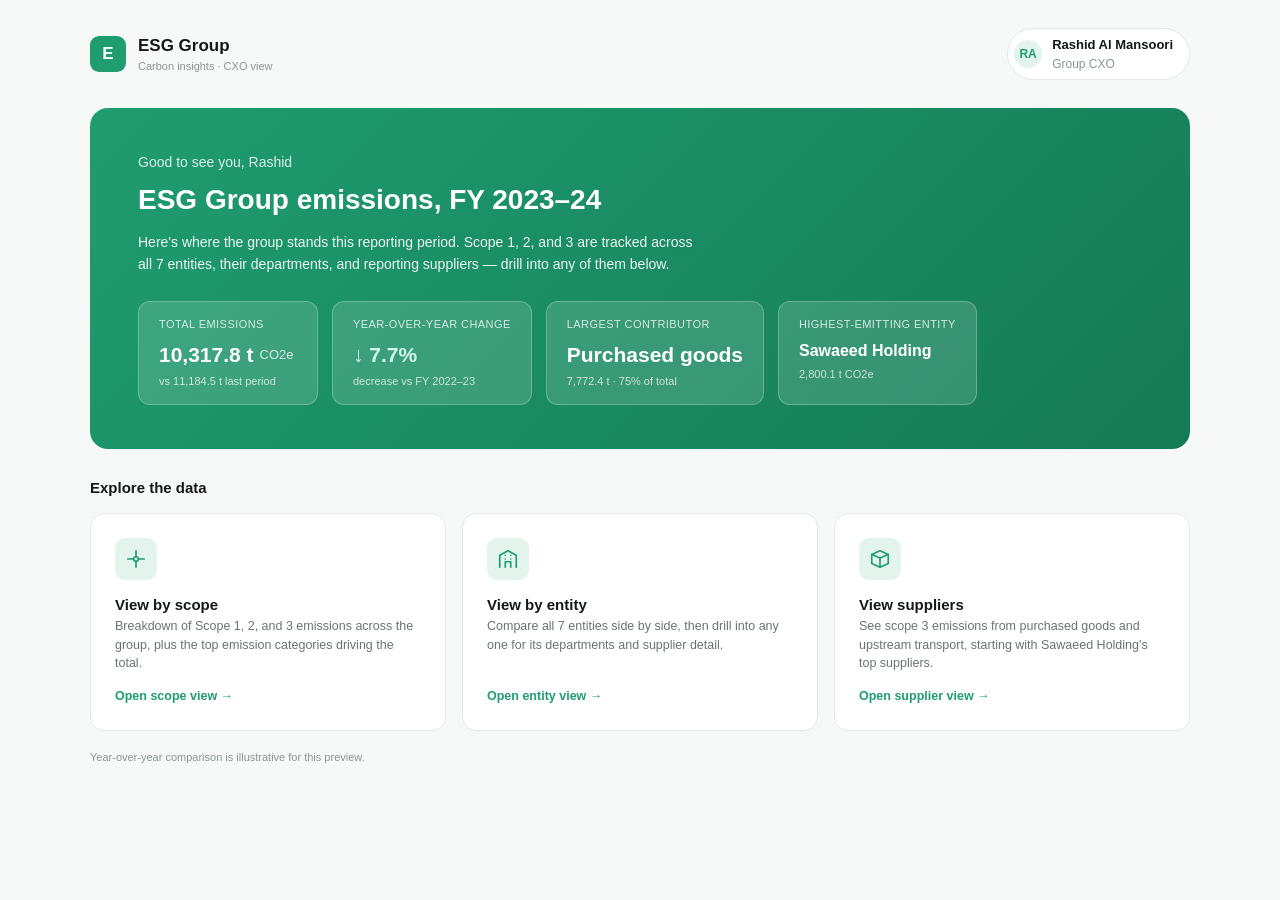
==== welcome.html @ 25697dec "Initial commit" ====
<!DOCTYPE html>
<html lang="en">
<head>
<meta charset="UTF-8">
<title>ESG Group - Welcome</title>
<meta name="viewport" content="width=device-width, initial-scale=1.0">
<link rel="stylesheet" href="style.css">
</head>
<body>
<div class="wrap">
  <div class="topbar">
    <div class="brand">
      <div class="logo">E</div>
      <div>
        <div class="name">ESG Group</div>
        <div class="sub">Carbon insights &middot; CXO view</div>
      </div>
    </div>
    <div class="user-chip">
      <div class="avatar">RA</div>
      <div>
        <div style="font-size:13px;font-weight:700;color:#14181a">Rashid Al Mansoori</div>
        <div class="role">Group CXO</div>
      </div>
    </div>
  </div>

  <div class="landing-hero">
    <div class="greeting">Good to see you, Rashid</div>
    <h1>ESG Group emissions, FY 2023&ndash;24</h1>
    <div class="desc">Here's where the group stands this reporting period. Scope 1, 2, and 3 are tracked across all 7 entities, their departments, and reporting suppliers &mdash; drill into any of them below.</div>

    <div class="highlight-row">
      <div class="highlight-pill">
        <div class="hl-label">Total emissions</div>
        <div class="hl-value">10,317.8 t <span style="font-size:13px;font-weight:400;opacity:.8">CO2e</span></div>
        <div class="hl-sub">vs 11,184.5 t last period</div>
      </div>
      <div class="highlight-pill">
        <div class="hl-label">Year-over-year change</div>
        <div class="hl-value trend-down">&darr; 7.7%</div>
        <div class="hl-sub">decrease vs FY 2022&ndash;23</div>
      </div>
      <div class="highlight-pill">
        <div class="hl-label">Largest contributor</div>
        <div class="hl-value">Purchased goods</div>
        <div class="hl-sub">7,772.4 t &middot; 75% of total</div>
      </div>
      <div class="highlight-pill">
        <div class="hl-label">Highest-emitting entity</div>
        <div class="hl-value" style="font-size:16px">Sawaeed Holding</div>
        <div class="hl-sub">2,800.1 t CO2e</div>
      </div>
    </div>
  </div>

  <div class="section-title" style="font-size:15px;margin-bottom:14px">Explore the data</div>
  <div class="entry-cards">
    <a class="entry-card" href="index.html#scope">
      <div class="icon-wrap"><svg viewBox="0 0 24 24" fill="none" stroke="currentColor" stroke-width="1.8" stroke-linecap="round" stroke-linejoin="round"><path d="M3 12h6m6 0h6M12 3v6m0 6v6"/><circle cx="12" cy="12" r="2.5"/></svg></div>
      <div>
        <div class="ec-title">View by scope</div>
        <div class="ec-desc">Breakdown of Scope 1, 2, and 3 emissions across the group, plus the top emission categories driving the total.</div>
      </div>
      <div class="ec-cta">Open scope view &rarr;</div>
    </a>
    <a class="entry-card" href="index.html#entities">
      <div class="icon-wrap"><svg viewBox="0 0 24 24" fill="none" stroke="currentColor" stroke-width="1.8" stroke-linecap="round" stroke-linejoin="round"><path d="M3 21V8l9-5 9 5v13"/><path d="M9 21v-6h6v6"/><path d="M9 12h.01M15 12h.01M9 8h.01M15 8h.01"/></svg></div>
      <div>
        <div class="ec-title">View by entity</div>
        <div class="ec-desc">Compare all 7 entities side by side, then drill into any one for its departments and supplier detail.</div>
      </div>
      <div class="ec-cta">Open entity view &rarr;</div>
    </a>
    <a class="entry-card" href="sawaeed-holding/index.html#suppliers">
      <div class="icon-wrap"><svg viewBox="0 0 24 24" fill="none" stroke="currentColor" stroke-width="1.8" stroke-linecap="round" stroke-linejoin="round"><path d="M3 7l9-4 9 4-9 4-9-4z"/><path d="M3 7v10l9 4 9-4V7"/><path d="M12 11v10"/></svg></div>
      <div>
        <div class="ec-title">View suppliers</div>
        <div class="ec-desc">See scope 3 emissions from purchased goods and upstream transport, starting with Sawaeed Holding's top suppliers.</div>
      </div>
      <div class="ec-cta">Open supplier view &rarr;</div>
    </a>
  </div>

  <div style="font-size:11px;color:#8a9590;margin-top:18px">Year-over-year comparison is illustrative for this preview.</div>
</div>
</body>
</html>
---- style.css ----
* { box-sizing: border-box; margin: 0; padding: 0; }

body {
  background: #f7f9f8;
  color: #1a1f1c;
  font-family: -apple-system, "Segoe UI", Roboto, sans-serif;
  line-height: 1.5;
}

.wrap { max-width: 1180px; margin: 0 auto; padding: 28px 40px 80px; }

.topbar { display: flex; align-items: center; justify-content: space-between; margin-bottom: 28px; }
.brand { display: flex; align-items: center; gap: 12px; }
.brand .logo {
  width: 36px; height: 36px; border-radius: 9px;
  background: #1f9d6f; display: flex; align-items: center; justify-content: center;
  font-weight: 700; color: #fff; font-size: 17px;
}
.brand .name { font-size: 17px; font-weight: 700; color: #14181a; }
.brand .sub { font-size: 11px; color: #8a9590; }

.user-chip {
  display: flex; align-items: center; gap: 10px;
  background: #fff; border: 1px solid #e3e8e5; border-radius: 30px; padding: 6px 16px 6px 6px;
}
.user-chip .avatar {
  width: 28px; height: 28px; border-radius: 50%; background: #e3f4ec; color: #1f9d6f;
  display: flex; align-items: center; justify-content: center; font-size: 12px; font-weight: 700;
}
.user-chip .role { font-size: 12px; color: #8a9590; }

.breadcrumb { font-size: 12px; margin-bottom: 6px; }
.breadcrumb a { color: #1f9d6f; text-decoration: none; font-weight: 500; }
.breadcrumb a:hover { text-decoration: underline; }
.breadcrumb .sep { color: #c5cdc8; margin: 0 6px; }
.breadcrumb .current { color: #5b655f; }

h1 { font-size: 25px; font-weight: 700; margin-bottom: 4px; color: #14181a; }
.subtitle { font-size: 13px; color: #6a746e; margin-bottom: 26px; }

.card {
  background: #fff; border: 1px solid #e3e8e5; border-radius: 14px;
  padding: 26px 30px; margin-bottom: 20px;
}

.hero-top { display: flex; justify-content: space-between; align-items: flex-start; margin-bottom: 20px; }
.hero-label { font-size: 12px; color: #6a746e; text-transform: uppercase; letter-spacing: 0.05em; margin-bottom: 8px; }
.hero-total { font-size: 38px; font-weight: 700; letter-spacing: -0.01em; color: #14181a; }
.hero-total span { font-size: 15px; font-weight: 400; color: #6a746e; margin-left: 6px; }
.hero-meta { font-size: 12px; color: #8a9590; margin-top: 6px; }
.period-pill { background: #f0f4f1; border: 1px solid #e3e8e5; border-radius: 20px; padding: 6px 14px; font-size: 12px; color: #5b655f; white-space: nowrap; }

.show-more-btn {
  display: inline-flex; align-items: center; gap: 6px; background: transparent;
  border: 1px solid #d3dbd6; color: #1f9d6f; font-size: 13px; font-weight: 600;
  padding: 9px 18px; border-radius: 8px; cursor: pointer; transition: background .15s;
}
.show-more-btn:hover { background: #f0f9f4; }
.show-more-btn.expanded svg { transform: rotate(180deg); }
.show-more-btn svg { transition: transform .2s; }

.scope-detail { display: none; margin-top: 22px; padding-top: 22px; border-top: 1px solid #eef1ef; }
.scope-detail.open { display: block; }

.scope-grid { display: grid; grid-template-columns: repeat(4, 1fr); gap: 14px; margin-bottom: 26px; }
.scope-card { background: #f7f9f8; border-radius: 12px; padding: 18px 20px; border-top: 3px solid; }
.scope-card.s1 { border-color: #d9822b; }
.scope-card.s2 { border-color: #2b7fd9; }
.scope-card.s3 { border-color: #c23b6e; }
.scope-card.total { border-color: #1f9d6f; }
.scope-card .label { font-size: 11px; color: #6a746e; text-transform: uppercase; letter-spacing: 0.05em; margin-bottom: 8px; display: flex; align-items: center; gap: 6px; }
.scope-card .dot { width: 8px; height: 8px; border-radius: 50%; display: inline-block; }
.scope-card .value { font-size: 22px; font-weight: 700; color: #14181a; }
.scope-card .value span { font-size: 12px; font-weight: 400; color: #6a746e; }
.scope-card .pct { font-size: 11px; color: #8a9590; margin-top: 4px; }

.section-title { font-size: 14px; font-weight: 700; margin-bottom: 14px; color: #14181a; }
.section-title .count { font-size: 11px; color: #8a9590; font-weight: 400; }

.cat-bars { display: flex; flex-direction: column; gap: 10px; margin-bottom: 8px; }
.cat-row { display: grid; grid-template-columns: 150px 1fr 70px; align-items: center; gap: 12px; font-size: 13px; }
.cat-row .cat-name { color: #5b655f; }
.cat-track { height: 8px; background: #eef1ef; border-radius: 4px; overflow: hidden; }
.cat-fill { height: 100%; border-radius: 4px; background: #1f9d6f; }
.cat-val { text-align: right; font-weight: 700; font-variant-numeric: tabular-nums; color: #14181a; }

table { width: 100%; border-collapse: collapse; font-size: 13px; }
thead th { text-align: left; font-size: 11px; text-transform: uppercase; letter-spacing: 0.04em; color: #8a9590; padding: 10px 14px; border-bottom: 1px solid #eef1ef; font-weight: 600; }
thead th.num { text-align: right; }
tbody td { padding: 14px; border-bottom: 1px solid #f1f4f2; vertical-align: middle; color: #2a312c; }
tbody td.num { text-align: right; font-variant-numeric: tabular-nums; font-weight: 700; }
tbody tr:hover { background: #fafcfb; }
tbody tr:last-child td { border-bottom: none; }

.entity-name { font-weight: 700; color: #14181a; display: flex; align-items: center; gap: 8px; }
.entity-name .dot { width: 6px; height: 6px; border-radius: 50%; background: #1f9d6f; display: inline-block; flex-shrink: 0; }

.scope-chip { font-size: 11px; padding: 2px 8px; border-radius: 6px; font-weight: 700; }
.chip-s1 { background: #fcf0e2; color: #a3611c; }
.chip-s2 { background: #e6f0fc; color: #1c5fa3; }
.chip-s3 { background: #fbe6ee; color: #a31c5a; }

.link-btn {
  display: inline-flex; align-items: center; gap: 5px; background: transparent;
  border: 1px solid #d3dbd6; color: #5b655f; font-size: 12px; font-weight: 600;
  padding: 6px 12px; border-radius: 6px; text-decoration: none;
}
.link-btn:hover { border-color: #1f9d6f; color: #1f9d6f; background: #f0f9f4; }
.link-btn svg { width: 11px; height: 11px; }

.detail-stat-row { display: flex; gap: 28px; margin-bottom: 22px; flex-wrap: wrap; }
.detail-stat { font-size: 12px; color: #8a9590; }
.detail-stat b { display: block; font-size: 19px; color: #14181a; font-weight: 700; margin-top: 2px; }

.subtable-title { font-size: 12px; font-weight: 700; color: #5b655f; margin: 4px 0 12px; text-transform: uppercase; letter-spacing: 0.04em; }

.total-row td { font-weight: 700; background: #f0f9f4; }
.total-row .entity-name { color: #1f9d6f; }

.legend { display: flex; gap: 18px; font-size: 12px; color: #5b655f; margin-bottom: 16px; }
.legend span { display: flex; align-items: center; gap: 6px; }
.legend .dot { width: 9px; height: 9px; border-radius: 50%; }

.line-item-meta { font-size: 11px; color: #8a9590; margin-top: 2px; }

.back-link { display: inline-flex; align-items: center; gap: 6px; font-size: 13px; color: #5b655f; text-decoration: none; margin-bottom: 18px; }
.back-link:hover { color: #1f9d6f; }

.landing-hero {
  background: linear-gradient(135deg, #1f9d6f 0%, #157a56 100%);
  border-radius: 18px; padding: 44px 48px; color: #fff; margin-bottom: 28px;
  position: relative; overflow: hidden;
}
.landing-hero .greeting { font-size: 14px; opacity: 0.85; margin-bottom: 6px; }
.landing-hero h1 { color: #fff; font-size: 28px; margin-bottom: 10px; }
.landing-hero .desc { font-size: 14px; opacity: 0.92; max-width: 560px; line-height: 1.6; margin-bottom: 26px; }

.highlight-row { display: flex; gap: 14px; flex-wrap: wrap; }
.highlight-pill {
  background: rgba(255,255,255,0.14); border: 1px solid rgba(255,255,255,0.25);
  border-radius: 12px; padding: 14px 20px; min-width: 180px;
}
.highlight-pill .hl-label { font-size: 11px; opacity: 0.8; text-transform: uppercase; letter-spacing: 0.04em; margin-bottom: 6px; }
.highlight-pill .hl-value { font-size: 21px; font-weight: 700; display: flex; align-items: center; gap: 6px; }
.highlight-pill .hl-sub { font-size: 11px; opacity: 0.75; margin-top: 3px; }
.trend-down { color: #d4f8e8; }
.trend-up { color: #ffe0c2; }

.entry-cards { display: grid; grid-template-columns: repeat(3, 1fr); gap: 16px; margin-bottom: 8px; }
.entry-card {
  background: #fff; border: 1px solid #e3e8e5; border-radius: 14px; padding: 24px;
  text-decoration: none; color: inherit; display: flex; flex-direction: column; gap: 14px;
  transition: border-color .15s, transform .15s;
}
.entry-card:hover { border-color: #1f9d6f; transform: translateY(-2px); }
.entry-card .icon-wrap {
  width: 42px; height: 42px; border-radius: 10px; background: #e3f4ec;
  display: flex; align-items: center; justify-content: center; color: #1f9d6f;
}
.entry-card .icon-wrap svg { width: 22px; height: 22px; }
.entry-card .ec-title { font-size: 15px; font-weight: 700; color: #14181a; }
.entry-card .ec-desc { font-size: 12.5px; color: #6a746e; line-height: 1.5; }
.entry-card .ec-cta { font-size: 12.5px; color: #1f9d6f; font-weight: 600; display: flex; align-items: center; gap: 5px; margin-top: auto; }
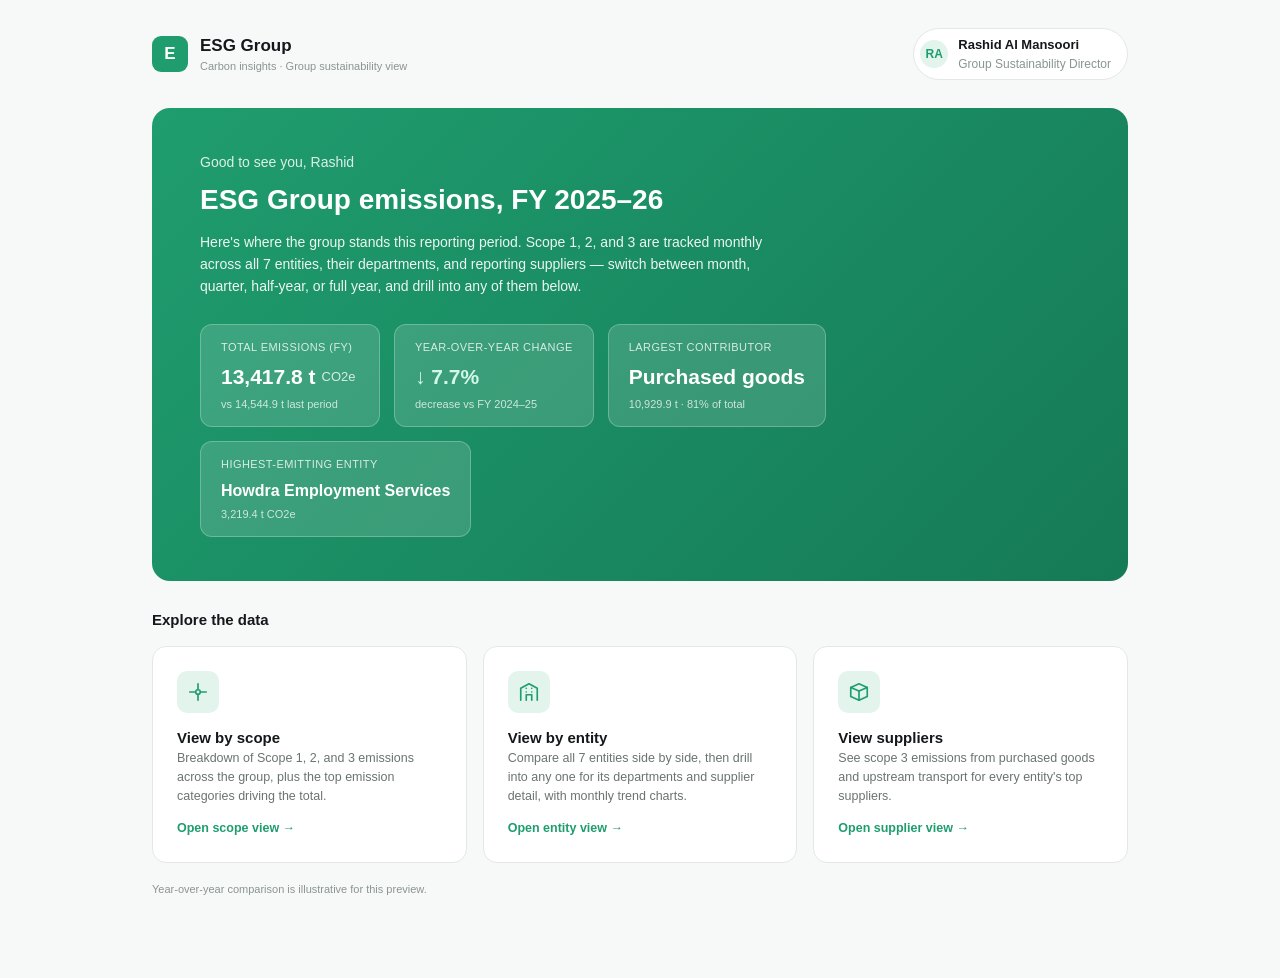
==== commit cd544730: "update page" ====
--- a/welcome.html
+++ b/welcome.html
@@ -4,7 +4,7 @@
 <meta charset="UTF-8">
 <title>ESG Group - Welcome</title>
 <meta name="viewport" content="width=device-width, initial-scale=1.0">
-<link rel="stylesheet" href="style.css">
+<link rel="stylesheet" href="landing_style.css">
 </head>
 <body>
 <div class="wrap">
@@ -13,50 +13,50 @@
       <div class="logo">E</div>
       <div>
         <div class="name">ESG Group</div>
-        <div class="sub">Carbon insights &middot; CXO view</div>
+        <div class="sub">Carbon insights &middot; Group sustainability view</div>
       </div>
     </div>
     <div class="user-chip">
       <div class="avatar">RA</div>
       <div>
         <div style="font-size:13px;font-weight:700;color:#14181a">Rashid Al Mansoori</div>
-        <div class="role">Group CXO</div>
+        <div class="role">Group Sustainability Director</div>
       </div>
     </div>
   </div>
 
   <div class="landing-hero">
     <div class="greeting">Good to see you, Rashid</div>
-    <h1>ESG Group emissions, FY 2023&ndash;24</h1>
-    <div class="desc">Here's where the group stands this reporting period. Scope 1, 2, and 3 are tracked across all 7 entities, their departments, and reporting suppliers &mdash; drill into any of them below.</div>
+    <h1>ESG Group emissions, FY 2025&ndash;26</h1>
+    <div class="desc">Here's where the group stands this reporting period. Scope 1, 2, and 3 are tracked monthly across all 7 entities, their departments, and reporting suppliers &mdash; switch between month, quarter, half-year, or full year, and drill into any of them below.</div>
 
     <div class="highlight-row">
       <div class="highlight-pill">
-        <div class="hl-label">Total emissions</div>
-        <div class="hl-value">10,317.8 t <span style="font-size:13px;font-weight:400;opacity:.8">CO2e</span></div>
-        <div class="hl-sub">vs 11,184.5 t last period</div>
+        <div class="hl-label">Total emissions (FY)</div>
+        <div class="hl-value">13,417.8 t <span style="font-size:13px;font-weight:400;opacity:.8">CO2e</span></div>
+        <div class="hl-sub">vs 14,544.9 t last period</div>
       </div>
       <div class="highlight-pill">
         <div class="hl-label">Year-over-year change</div>
         <div class="hl-value trend-down">&darr; 7.7%</div>
-        <div class="hl-sub">decrease vs FY 2022&ndash;23</div>
+        <div class="hl-sub">decrease vs FY 2024&ndash;25</div>
       </div>
       <div class="highlight-pill">
         <div class="hl-label">Largest contributor</div>
         <div class="hl-value">Purchased goods</div>
-        <div class="hl-sub">7,772.4 t &middot; 75% of total</div>
+        <div class="hl-sub">10,929.9 t &middot; 81% of total</div>
       </div>
       <div class="highlight-pill">
         <div class="hl-label">Highest-emitting entity</div>
-        <div class="hl-value" style="font-size:16px">Sawaeed Holding</div>
-        <div class="hl-sub">2,800.1 t CO2e</div>
+        <div class="hl-value" style="font-size:16px">Howdra Employment Services</div>
+        <div class="hl-sub">3,219.4 t CO2e</div>
       </div>
     </div>
   </div>
 
   <div class="section-title" style="font-size:15px;margin-bottom:14px">Explore the data</div>
   <div class="entry-cards">
-    <a class="entry-card" href="index.html#scope">
+    <a class="entry-card" href="esg_group_app.html#scope">
       <div class="icon-wrap"><svg viewBox="0 0 24 24" fill="none" stroke="currentColor" stroke-width="1.8" stroke-linecap="round" stroke-linejoin="round"><path d="M3 12h6m6 0h6M12 3v6m0 6v6"/><circle cx="12" cy="12" r="2.5"/></svg></div>
       <div>
         <div class="ec-title">View by scope</div>
@@ -64,19 +64,19 @@
       </div>
       <div class="ec-cta">Open scope view &rarr;</div>
     </a>
-    <a class="entry-card" href="index.html#entities">
+    <a class="entry-card" href="esg_group_app.html#entities">
       <div class="icon-wrap"><svg viewBox="0 0 24 24" fill="none" stroke="currentColor" stroke-width="1.8" stroke-linecap="round" stroke-linejoin="round"><path d="M3 21V8l9-5 9 5v13"/><path d="M9 21v-6h6v6"/><path d="M9 12h.01M15 12h.01M9 8h.01M15 8h.01"/></svg></div>
       <div>
         <div class="ec-title">View by entity</div>
-        <div class="ec-desc">Compare all 7 entities side by side, then drill into any one for its departments and supplier detail.</div>
+        <div class="ec-desc">Compare all 7 entities side by side, then drill into any one for its departments and supplier detail, with monthly trend charts.</div>
       </div>
       <div class="ec-cta">Open entity view &rarr;</div>
     </a>
-    <a class="entry-card" href="sawaeed-holding/index.html#suppliers">
+    <a class="entry-card" href="esg_group_app.html#suppliers">
       <div class="icon-wrap"><svg viewBox="0 0 24 24" fill="none" stroke="currentColor" stroke-width="1.8" stroke-linecap="round" stroke-linejoin="round"><path d="M3 7l9-4 9 4-9 4-9-4z"/><path d="M3 7v10l9 4 9-4V7"/><path d="M12 11v10"/></svg></div>
       <div>
         <div class="ec-title">View suppliers</div>
-        <div class="ec-desc">See scope 3 emissions from purchased goods and upstream transport, starting with Sawaeed Holding's top suppliers.</div>
+        <div class="ec-desc">See scope 3 emissions from purchased goods and upstream transport for every entity's top suppliers.</div>
       </div>
       <div class="ec-cta">Open supplier view &rarr;</div>
     </a>
--- a/landing_style.css
+++ b/landing_style.css
@@ -0,0 +1,38 @@
+
+* { box-sizing: border-box; margin: 0; padding: 0; }
+body { background: #f7f9f8; color: #1a1f1c; font-family: -apple-system, "Segoe UI", Roboto, sans-serif; line-height: 1.5; }
+.wrap { max-width: 1040px; margin: 0 auto; padding: 28px 32px 80px; }
+a { color: inherit; text-decoration: none; }
+
+.topbar { display: flex; align-items: center; justify-content: space-between; margin-bottom: 28px; }
+.brand { display: flex; align-items: center; gap: 12px; }
+.brand .logo { width: 36px; height: 36px; border-radius: 9px; background: #1f9d6f; display: flex; align-items: center; justify-content: center; font-weight: 700; color: #fff; font-size: 17px; }
+.brand .name { font-size: 17px; font-weight: 700; color: #14181a; }
+.brand .sub { font-size: 11px; color: #8a9590; }
+.user-chip { display: flex; align-items: center; gap: 10px; background: #fff; border: 1px solid #e3e8e5; border-radius: 30px; padding: 6px 16px 6px 6px; }
+.user-chip .avatar { width: 28px; height: 28px; border-radius: 50%; background: #e3f4ec; color: #1f9d6f; display: flex; align-items: center; justify-content: center; font-size: 12px; font-weight: 700; }
+.user-chip .role { font-size: 12px; color: #8a9590; }
+
+.landing-hero { background: linear-gradient(135deg, #1f9d6f 0%, #157a56 100%); border-radius: 18px; padding: 44px 48px; color: #fff; margin-bottom: 28px; position: relative; overflow: hidden; }
+.landing-hero .greeting { font-size: 14px; opacity: 0.85; margin-bottom: 6px; }
+.landing-hero h1 { color: #fff; font-size: 28px; margin-bottom: 10px; }
+.landing-hero .desc { font-size: 14px; opacity: 0.92; max-width: 600px; line-height: 1.6; margin-bottom: 26px; }
+
+.highlight-row { display: flex; gap: 14px; flex-wrap: wrap; }
+.highlight-pill { background: rgba(255,255,255,0.14); border: 1px solid rgba(255,255,255,0.25); border-radius: 12px; padding: 14px 20px; min-width: 180px; }
+.highlight-pill .hl-label { font-size: 11px; opacity: 0.8; text-transform: uppercase; letter-spacing: 0.04em; margin-bottom: 6px; }
+.highlight-pill .hl-value { font-size: 21px; font-weight: 700; display: flex; align-items: center; gap: 6px; }
+.highlight-pill .hl-sub { font-size: 11px; opacity: 0.75; margin-top: 3px; }
+.trend-down { color: #d4f8e8; }
+.trend-up { color: #ffe0c2; }
+
+.entry-cards { display: grid; grid-template-columns: repeat(3, 1fr); gap: 16px; margin-bottom: 8px; }
+.entry-card { background: #fff; border: 1px solid #e3e8e5; border-radius: 14px; padding: 24px; display: flex; flex-direction: column; gap: 14px; transition: border-color .15s, transform .15s; }
+.entry-card:hover { border-color: #1f9d6f; transform: translateY(-2px); }
+.entry-card .icon-wrap { width: 42px; height: 42px; border-radius: 10px; background: #e3f4ec; display: flex; align-items: center; justify-content: center; color: #1f9d6f; }
+.entry-card .icon-wrap svg { width: 22px; height: 22px; }
+.entry-card .ec-title { font-size: 15px; font-weight: 700; color: #14181a; }
+.entry-card .ec-desc { font-size: 12.5px; color: #6a746e; line-height: 1.5; }
+.entry-card .ec-cta { font-size: 12.5px; color: #1f9d6f; font-weight: 600; display: flex; align-items: center; gap: 5px; margin-top: auto; }
+
+.section-title { font-size: 14px; font-weight: 700; margin-bottom: 14px; color: #14181a; }
